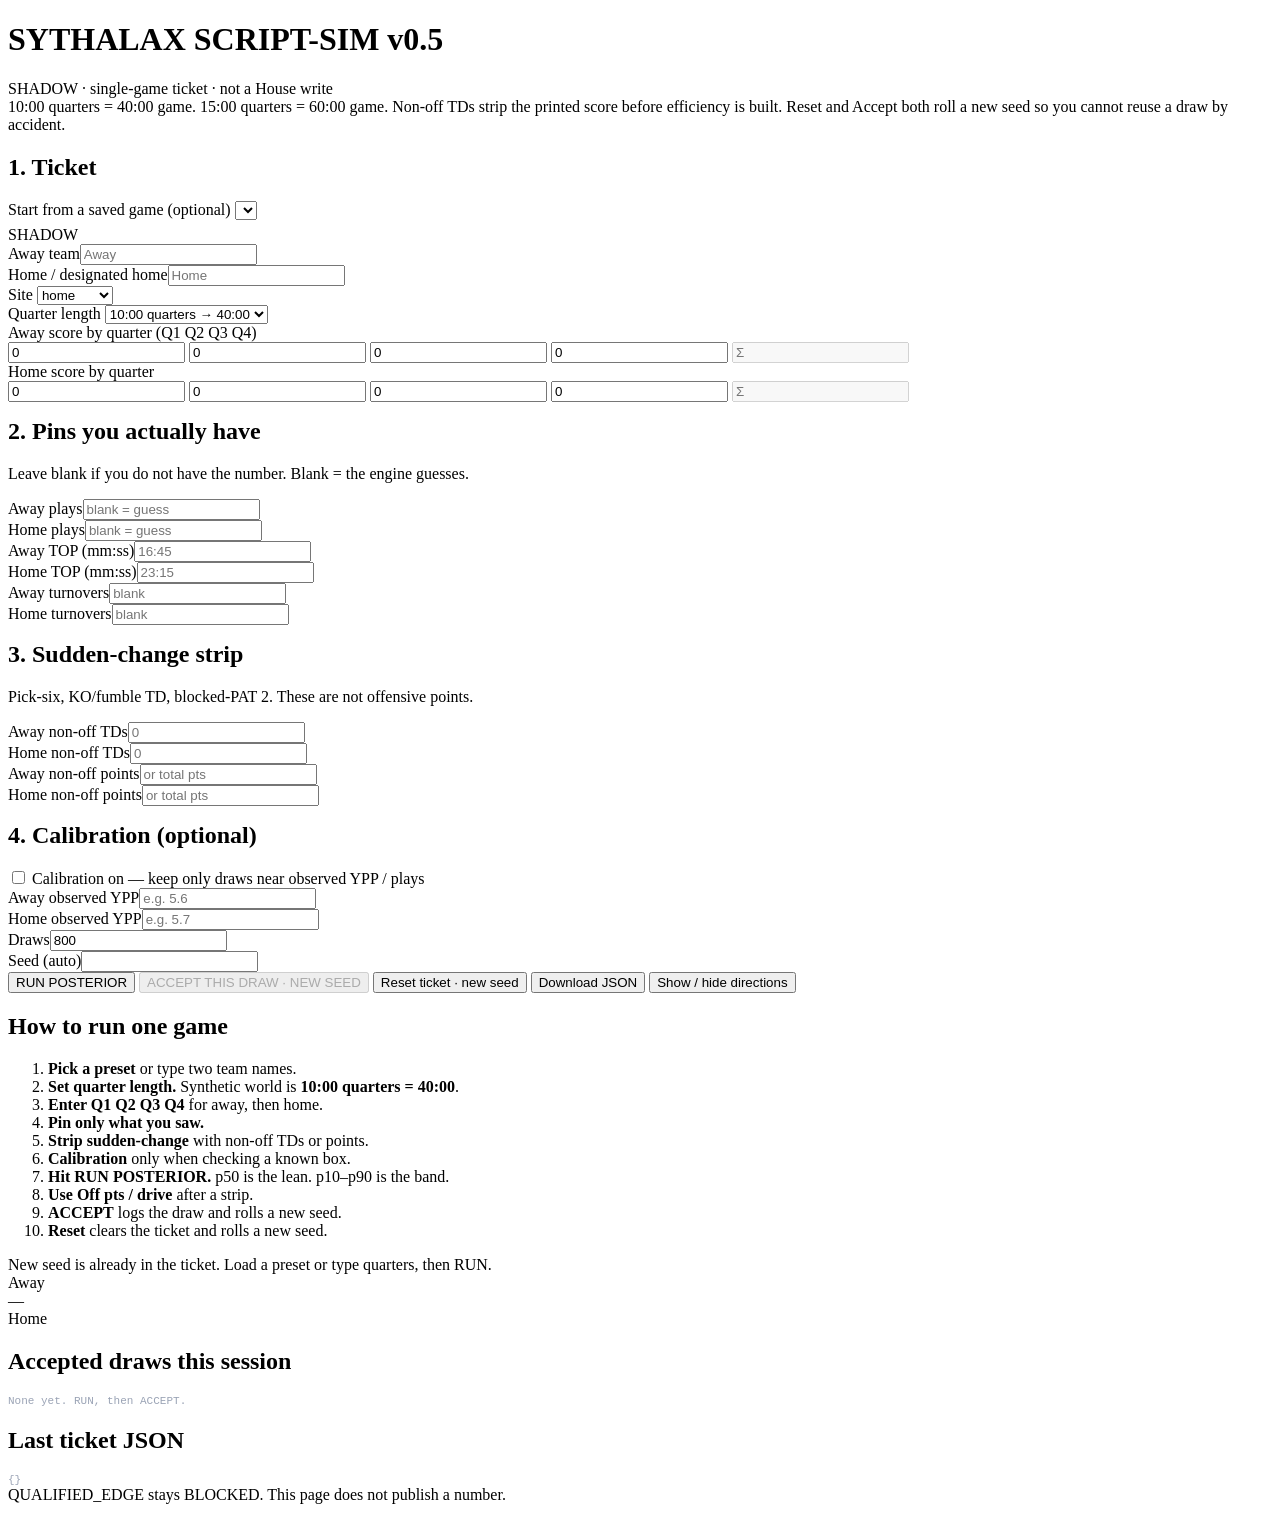
==== index.html @ eb3ded4a "Add Script-Sim v0.5 static app" ====
<!DOCTYPE html>
<html lang="en">
<head>
  <meta charset="utf-8" />
  <meta name="viewport" content="width=device-width, initial-scale=1" />
  <title>SYTHALAX Script-Sim v0.5</title>
  <link rel="stylesheet" href="app.css" />
</head>
<body>
  <header>
    <h1>SYTHALAX <span>SCRIPT-SIM</span> v0.5</h1>
    <div class="meta">SHADOW · single-game ticket · not a House write</div>
  </header>
  <div class="banner">
    10:00 quarters = 40:00 game. 15:00 quarters = 60:00 game.
    Non-off TDs strip the printed score before efficiency is built.
    Reset and Accept both roll a new seed so you cannot reuse a draw by accident.
  </div>
  <div class="wrap">
    <aside class="panel">
      <h2>1. Ticket</h2>
      <label>Start from a saved game (optional)</label>
      <select id="preset"></select>
      <div style="margin-top:6px"><span id="preset-tag" class="tag shadow">SHADOW</span></div>
      <div class="row2">
        <div><label>Away team</label><input id="away" placeholder="Away" /></div>
        <div><label>Home / designated home</label><input id="home" placeholder="Home" /></div>
      </div>
      <div class="row2">
        <div>
          <label>Site</label>
          <select id="site">
            <option value="home">home</option>
            <option value="neutral">neutral</option>
            <option value="unknown">unknown</option>
          </select>
        </div>
        <div>
          <label>Quarter length</label>
          <select id="qlen">
            <option value="10">10:00 quarters → 40:00</option>
            <option value="15">15:00 quarters → 60:00</option>
          </select>
        </div>
      </div>
      <label>Away score by quarter (Q1 Q2 Q3 Q4)</label>
      <div class="qgrid">
        <input id="away_q1" type="number" value="0" />
        <input id="away_q2" type="number" value="0" />
        <input id="away_q3" type="number" value="0" />
        <input id="away_q4" type="number" value="0" />
        <input disabled placeholder="Σ" />
      </div>
      <label>Home score by quarter</label>
      <div class="qgrid">
        <input id="home_q1" type="number" value="0" />
        <input id="home_q2" type="number" value="0" />
        <input id="home_q3" type="number" value="0" />
        <input id="home_q4" type="number" value="0" />
        <input disabled placeholder="Σ" />
      </div>
      <h2 style="margin-top:16px">2. Pins you actually have</h2>
      <p class="hint">Leave blank if you do not have the number. Blank = the engine guesses.</p>
      <div class="row2">
        <div><label>Away plays</label><input id="away_plays" type="number" placeholder="blank = guess" /></div>
        <div><label>Home plays</label><input id="home_plays" type="number" placeholder="blank = guess" /></div>
      </div>
      <div class="row2">
        <div><label>Away TOP (mm:ss)</label><input id="away_top" placeholder="16:45" /></div>
        <div><label>Home TOP (mm:ss)</label><input id="home_top" placeholder="23:15" /></div>
      </div>
      <div class="row2">
        <div><label>Away turnovers</label><input id="away_to" type="number" placeholder="blank" /></div>
        <div><label>Home turnovers</label><input id="home_to" type="number" placeholder="blank" /></div>
      </div>
      <h2 style="margin-top:16px">3. Sudden-change strip</h2>
      <p class="hint">Pick-six, KO/fumble TD, blocked-PAT 2. These are not offensive points.</p>
      <div class="row2">
        <div><label>Away non-off TDs</label><input id="away_nonoff_td" type="number" placeholder="0" /></div>
        <div><label>Home non-off TDs</label><input id="home_nonoff_td" type="number" placeholder="0" /></div>
      </div>
      <div class="row2">
        <div><label>Away non-off points</label><input id="away_nonoff_pts" type="number" placeholder="or total pts" /></div>
        <div><label>Home non-off points</label><input id="home_nonoff_pts" type="number" placeholder="or total pts" /></div>
      </div>
      <h2 style="margin-top:16px">4. Calibration (optional)</h2>
      <label class="check"><input type="checkbox" id="calibration" /> Calibration on — keep only draws near observed YPP / plays</label>
      <div class="row2">
        <div><label>Away observed YPP</label><input id="away_ypp" type="number" step="0.1" placeholder="e.g. 5.6" /></div>
        <div><label>Home observed YPP</label><input id="home_ypp" type="number" step="0.1" placeholder="e.g. 5.7" /></div>
      </div>
      <div class="row2">
        <div><label>Draws</label><input id="draws" type="number" value="800" /></div>
        <div><label>Seed (auto)</label><input id="seed" type="number" /></div>
      </div>
      <button class="btn-run" id="run">RUN POSTERIOR</button>
      <button class="btn-accept" id="accept" disabled>ACCEPT THIS DRAW · NEW SEED</button>
      <button class="btn-ghost" id="clear">Reset ticket · new seed</button>
      <button class="btn-ghost" id="export">Download JSON</button>
      <button class="btn-ghost" id="help-toggle">Show / hide directions</button>
      <ul class="flags" id="flags"></ul>
    </aside>
    <main>
      <div class="howto open" id="howto">
        <h2>How to run one game</h2>
        <ol>
          <li><b>Pick a preset</b> or type two team names.</li>
          <li><b>Set quarter length.</b> Synthetic world is <b>10:00 quarters = 40:00</b>.</li>
          <li><b>Enter Q1 Q2 Q3 Q4</b> for away, then home.</li>
          <li><b>Pin only what you saw.</b></li>
          <li><b>Strip sudden-change</b> with non-off TDs or points.</li>
          <li><b>Calibration</b> only when checking a known box.</li>
          <li><b>Hit RUN POSTERIOR.</b> p50 is the lean. p10–p90 is the band.</li>
          <li><b>Use Off pts / drive</b> after a strip.</li>
          <li><b>ACCEPT</b> logs the draw and rolls a new seed.</li>
          <li><b>Reset</b> clears the ticket and rolls a new seed.</li>
        </ol>
      </div>
      <div class="status" id="status">New seed is already in the ticket. Load a preset or type quarters, then RUN.</div>
      <div class="scoreline" id="scoreline">
        <div class="team">Away</div>
        <div class="pts">—</div>
        <div class="team">Home</div>
      </div>
      <div class="kpis" id="kpis"></div>
      <div id="out"></div>
      <div class="panel">
        <h2>Accepted draws this session</h2>
        <pre id="accept-log" style="white-space:pre-wrap;color:#9aa3b5;font-size:11px;margin:0">None yet. RUN, then ACCEPT.</pre>
      </div>
      <div class="panel">
        <h2>Last ticket JSON</h2>
        <pre id="json-out" style="white-space:pre-wrap;color:#9aa3b5;font-size:11px;margin:0">{}</pre>
      </div>
    </main>
  </div>
  <footer>QUALIFIED_EDGE stays BLOCKED. This page does not publish a number.</footer>
  <script src="engine.js"></script>
  <script src="app.js"></script>
</body>
</html>
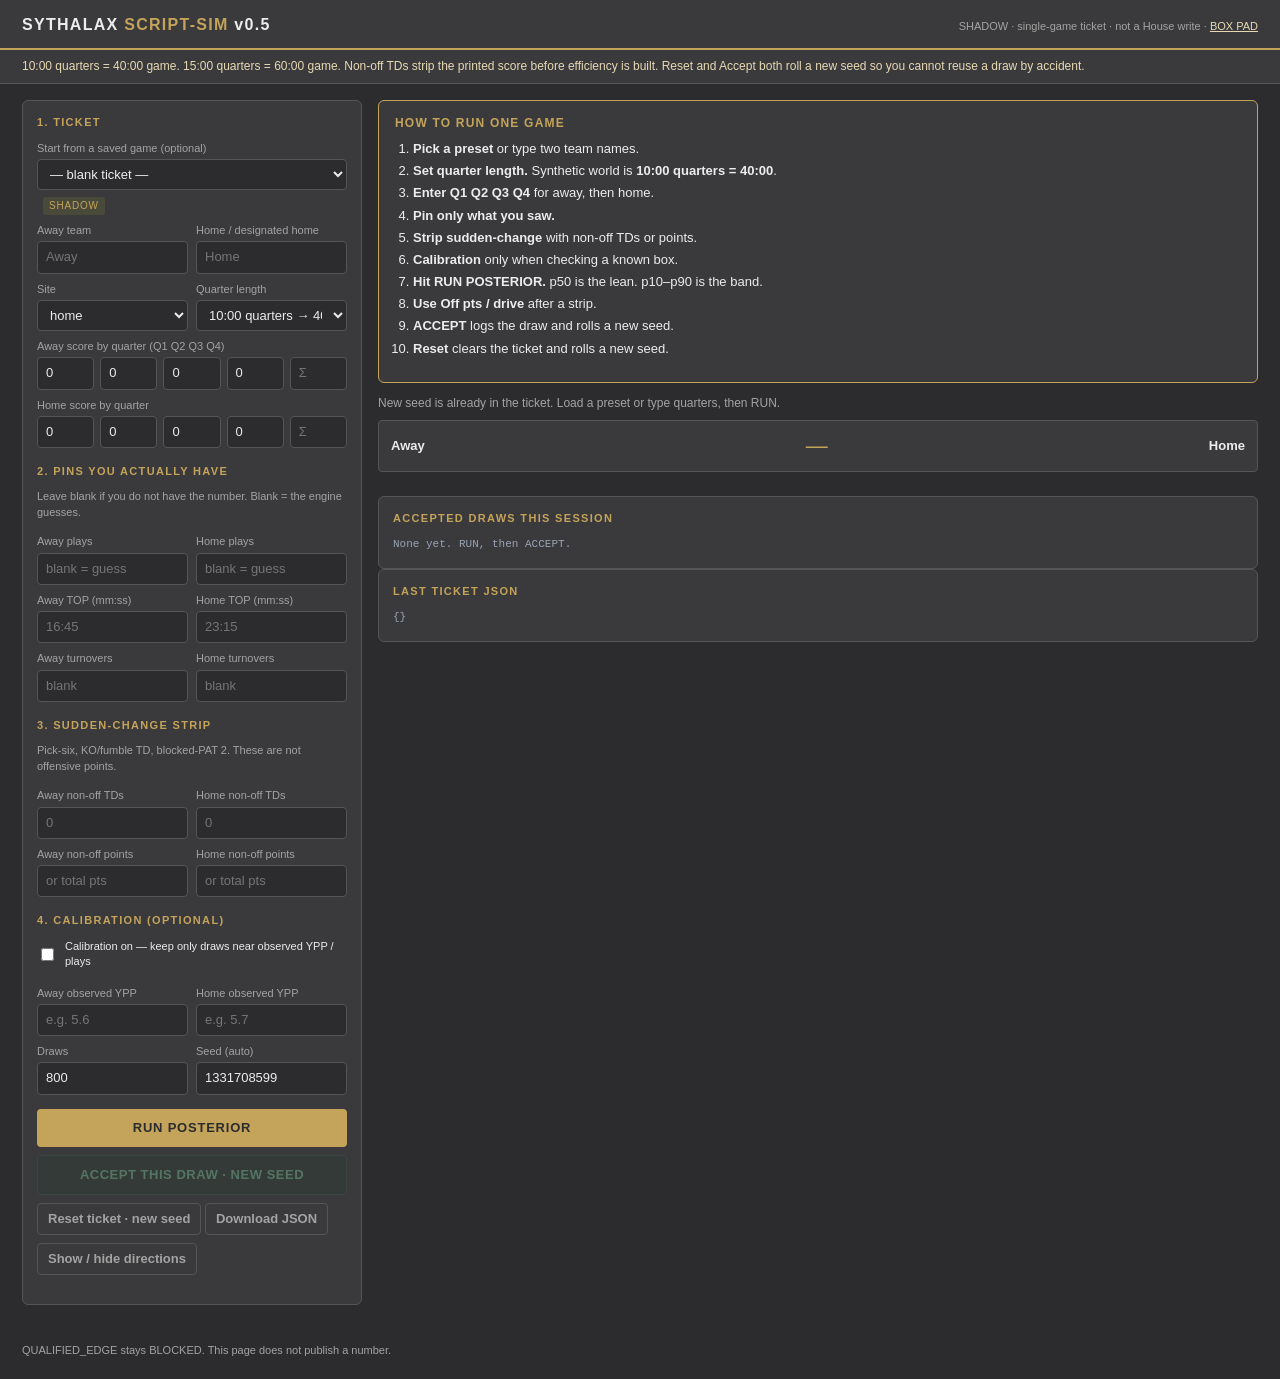
==== commit 16dad626: "Add BOX PAD link on sim header" ====
--- a/index.html
+++ b/index.html
@@ -9,7 +9,7 @@
 <body>
   <header>
     <h1>SYTHALAX <span>SCRIPT-SIM</span> v0.5</h1>
-    <div class="meta">SHADOW · single-game ticket · not a House write</div>
+    <div class="meta">SHADOW · single-game ticket · not a House write · <a href="box.html" style="color:#e6d9b4">BOX PAD</a></div>
   </header>
   <div class="banner">
     10:00 quarters = 40:00 game. 15:00 quarters = 60:00 game.
--- a/app.css
+++ b/app.css
@@ -0,0 +1,199 @@
+:root {
+  --navy: #3a3a3c;
+  --navy-2: #2c2c2e;
+  --gold: #c4a35a;
+  --gold-2: #e6d9b4;
+  --ink: #ececec;
+  --muted: #a3a3a3;
+  --line: #555557;
+  --good: #7dcea0;
+  --bad: #e07a7a;
+  --amber: #e0b35a;
+  --panel: #3a3a3c;
+}
+* { box-sizing: border-box; }
+html, body {
+  margin: 0;
+  background: var(--navy-2);
+  color: var(--ink);
+  font: 13px/1.4 "IBM Plex Sans", "Segoe UI", sans-serif;
+}
+header {
+  background: var(--navy);
+  border-bottom: 2px solid var(--gold);
+  padding: 14px 22px 12px;
+  display: flex;
+  justify-content: space-between;
+  align-items: baseline;
+  gap: 16px;
+}
+header h1 {
+  margin: 0;
+  font-size: 16px;
+  letter-spacing: 0.08em;
+  font-weight: 650;
+}
+header h1 span { color: var(--gold); }
+header .meta { color: var(--muted); font-size: 11px; }
+.banner {
+  background: #3a3a3c;
+  color: var(--gold-2);
+  padding: 8px 22px;
+  font-size: 12px;
+  border-bottom: 1px solid #555557;
+}
+.wrap {
+  display: grid;
+  grid-template-columns: 340px 1fr;
+  gap: 16px;
+  padding: 16px 22px 28px;
+}
+@media (max-width: 980px) {
+  .wrap { grid-template-columns: 1fr; }
+}
+.panel {
+  background: var(--panel);
+  border: 1px solid var(--line);
+  border-radius: 6px;
+  padding: 14px 14px 16px;
+}
+.panel h2 {
+  margin: 0 0 10px;
+  font-size: 11px;
+  letter-spacing: 0.12em;
+  color: var(--gold);
+  text-transform: uppercase;
+}
+label { display: block; color: var(--muted); font-size: 11px; margin: 8px 0 3px; }
+input, select, textarea {
+  width: 100%;
+  background: var(--navy-2);
+  color: var(--ink);
+  border: 1px solid var(--line);
+  border-radius: 4px;
+  padding: 6px 8px;
+  font: inherit;
+}
+.row2 {
+  display: grid;
+  grid-template-columns: 1fr 1fr;
+  gap: 8px;
+}
+.qgrid {
+  display: grid;
+  grid-template-columns: repeat(5, 1fr);
+  gap: 6px;
+}
+button {
+  cursor: pointer;
+  border: 0;
+  border-radius: 4px;
+  font: inherit;
+  font-weight: 650;
+}
+.btn-run {
+  width: 100%;
+  margin-top: 14px;
+  background: var(--gold);
+  color: var(--navy-2);
+  padding: 10px;
+  letter-spacing: 0.06em;
+}
+.btn-run:hover { filter: brightness(1.08); }
+.btn-ghost {
+  background: transparent;
+  color: var(--muted);
+  border: 1px solid var(--line);
+  padding: 6px 10px;
+  margin-top: 8px;
+}
+table {
+  width: 100%;
+  border-collapse: collapse;
+  font-variant-numeric: tabular-nums;
+}
+th, td {
+  padding: 6px 8px;
+  border-bottom: 1px solid var(--line);
+  text-align: right;
+}
+th:first-child, td:first-child { text-align: left; }
+th { color: var(--gold); font-size: 11px; font-weight: 650; }
+.tag {
+  display: inline-block;
+  font-size: 10px;
+  letter-spacing: 0.08em;
+  padding: 2px 6px;
+  border-radius: 3px;
+  margin-left: 6px;
+}
+.tag.shadow { background: #4a4a3a; color: var(--gold); }
+.tag.operated { background: #2a3a30; color: var(--good); }
+.tag.ea { background: #3a3a44; color: #c9b4e8; }
+.tag.anomaly { background: #4a2a2a; color: var(--bad); }
+.flags { margin-top: 10px; }
+.flags li { margin: 4px 0; color: var(--gold-2); }
+.scoreline {
+  display: flex;
+  justify-content: space-between;
+  align-items: center;
+  background: var(--navy);
+  border: 1px solid var(--line);
+  padding: 10px 12px;
+  margin-bottom: 12px;
+  border-radius: 4px;
+}
+.scoreline .team { font-weight: 650; }
+.scoreline .pts { font-size: 22px; color: var(--gold); }
+.kpis {
+  display: grid;
+  grid-template-columns: repeat(4, 1fr);
+  gap: 8px;
+  margin-bottom: 12px;
+}
+.kpi {
+  background: var(--navy);
+  border: 1px solid var(--line);
+  padding: 8px;
+  border-radius: 4px;
+}
+.kpi .k { color: var(--muted); font-size: 10px; letter-spacing: 0.08em; }
+.kpi .v { font-size: 16px; font-weight: 650; margin-top: 2px; }
+.status { color: var(--muted); font-size: 12px; margin-bottom: 8px; }
+footer {
+  padding: 10px 22px 20px;
+  color: var(--muted);
+  font-size: 11px;
+}
+.hint { color: var(--muted); font-size: 11px; margin: 0 0 6px; }
+.check { display: flex; align-items: center; gap: 8px; color: var(--ink); margin: 8px 0; }
+.check input { width: auto; }
+.btn-accept {
+  width: 100%;
+  margin-top: 8px;
+  background: #2a3a30;
+  color: var(--good);
+  padding: 10px;
+  letter-spacing: 0.04em;
+  border: 1px solid #3a5a44;
+}
+.btn-accept:disabled { opacity: 0.4; cursor: not-allowed; }
+.howto {
+  display: none;
+  background: var(--panel);
+  border: 1px solid var(--gold);
+  border-radius: 6px;
+  padding: 14px 16px;
+  margin-bottom: 12px;
+}
+.howto.open { display: block; }
+.howto h2 {
+  color: var(--gold);
+  font-size: 12px;
+  letter-spacing: 0.1em;
+  text-transform: uppercase;
+  margin: 0 0 8px;
+}
+.howto ol, .howto ul { margin: 0 0 10px; padding-left: 18px; }
+.howto li { margin: 4px 0; }
+.muted { color: var(--muted); font-size: 11px; }
